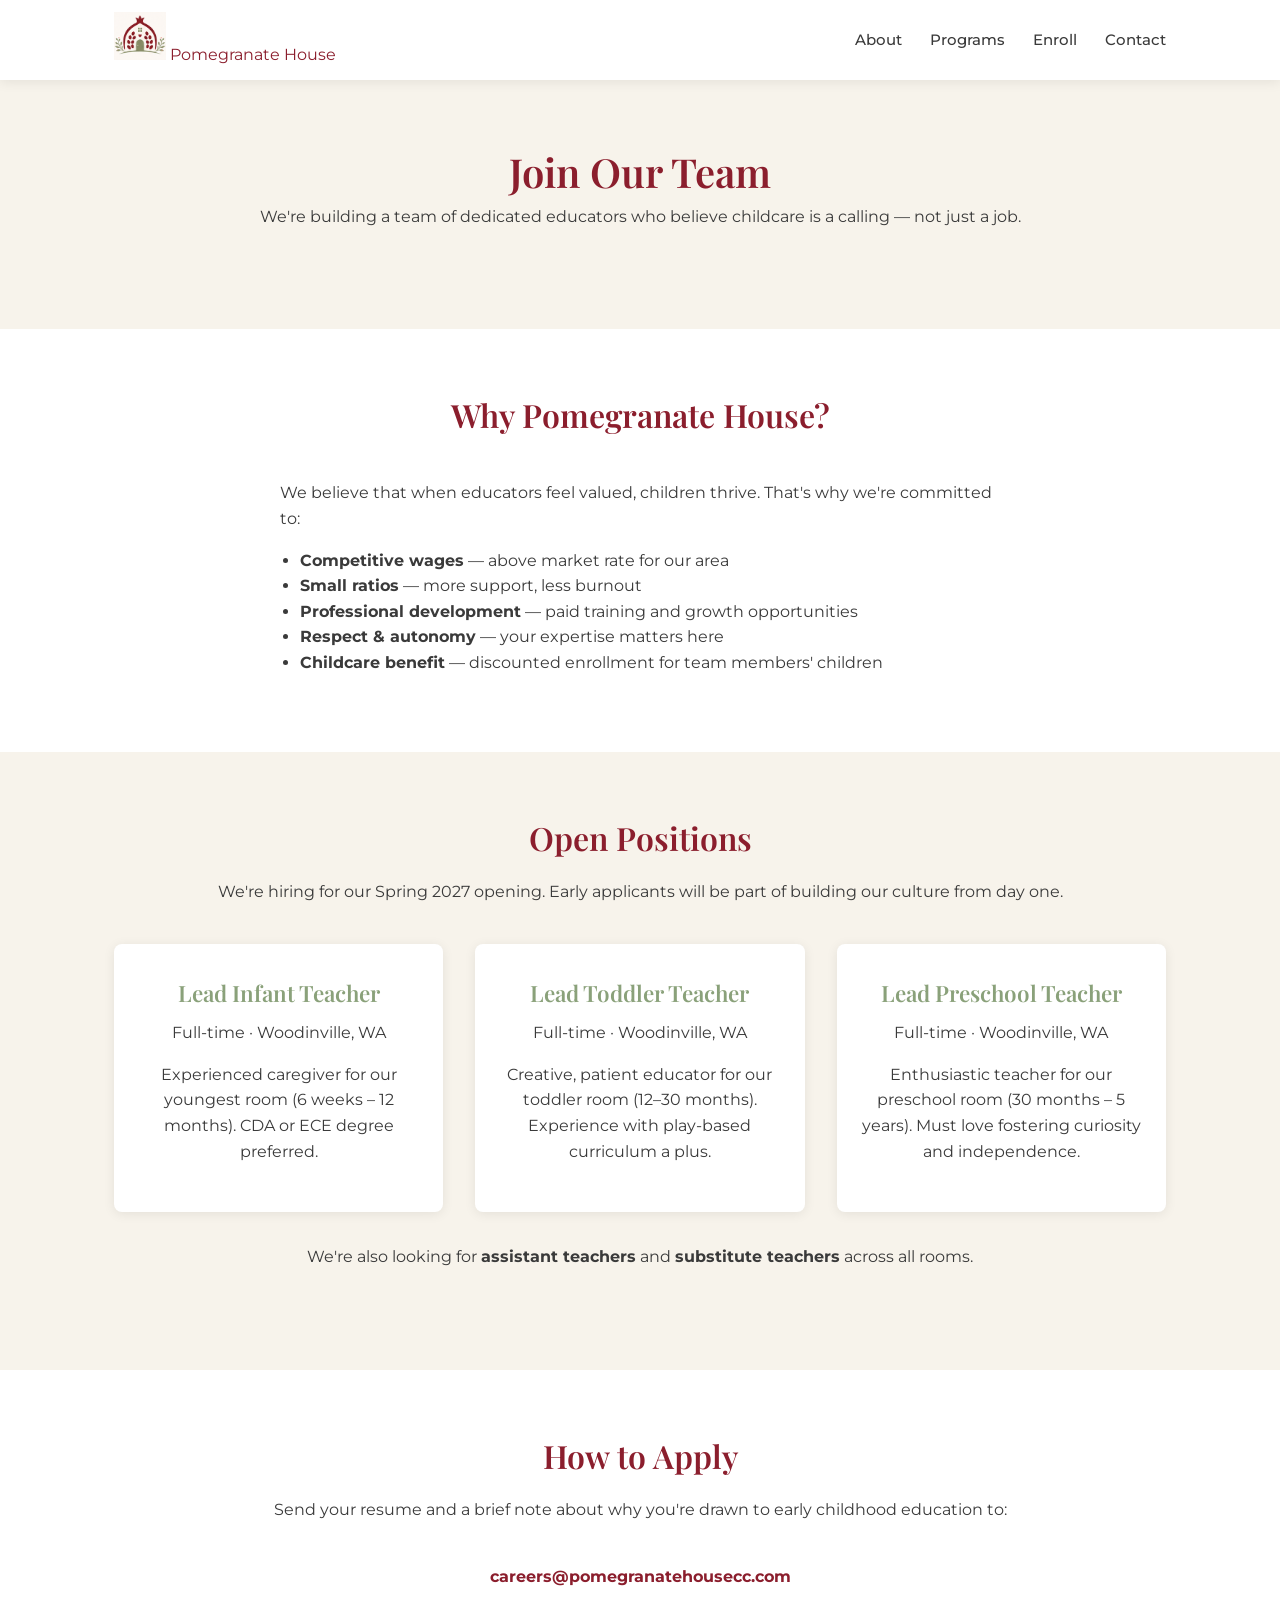
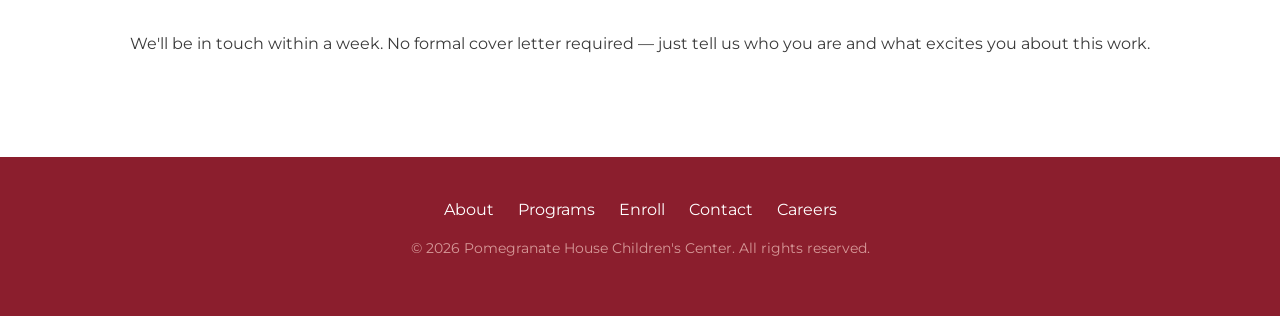
==== careers.html @ 249c0ff7 "Initial website deploy - Pomegranate House Children's Center" ====
<!DOCTYPE html>
<html lang="en">
<head>
  <meta charset="UTF-8">
  <meta name="viewport" content="width=device-width, initial-scale=1.0">
  <title>Careers — Pomegranate House Children's Center</title>
  <meta name="description" content="Join our team at Pomegranate House. We're hiring passionate early childhood educators in Woodinville.">
  <link rel="icon" href="images/logo-icon.png" type="image/png">
  <link rel="preconnect" href="https://fonts.googleapis.com">
  <link rel="preconnect" href="https://fonts.gstatic.com" crossorigin>
  <link href="https://fonts.googleapis.com/css2?family=Montserrat:wght@400;500;600&family=Playfair+Display:ital,wght@0,600;1,600&display=swap" rel="stylesheet">
  <link rel="stylesheet" href="css/style.css">
</head>
<body>

  <!-- Navigation -->
  <nav class="nav">
    <div class="container">
      <a href="index.html" class="nav-logo">
        <img src="images/logo-icon.png" alt="Pomegranate House">
        <span>Pomegranate House</span>
      </a>
      <button class="nav-toggle" aria-label="Toggle navigation">&#9776;</button>
      <ul class="nav-links">
        <li><a href="about.html">About</a></li>
        <li><a href="programs.html">Programs</a></li>
        <li><a href="enroll.html">Enroll</a></li>
        <li><a href="contact.html">Contact</a></li>
      </ul>
    </div>
  </nav>

  <!-- Hero -->
  <section class="section">
    <div class="container">
      <div class="section-header">
        <h1>Join Our Team</h1>
        <p>We're building a team of dedicated educators who believe childcare is a calling — not just a job.</p>
      </div>
    </div>
  </section>

  <!-- Why Work Here -->
  <section class="section section-alt">
    <div class="container">
      <div class="section-header">
        <h2>Why Pomegranate House?</h2>
      </div>
      <div class="about-content" style="margin: 0 auto;">
        <p>We believe that when educators feel valued, children thrive. That's why we're committed to:</p>
        <ul style="padding-left: 20px; margin-bottom: 1rem;">
          <li><strong>Competitive wages</strong> — above market rate for our area</li>
          <li><strong>Small ratios</strong> — more support, less burnout</li>
          <li><strong>Professional development</strong> — paid training and growth opportunities</li>
          <li><strong>Respect & autonomy</strong> — your expertise matters here</li>
          <li><strong>Childcare benefit</strong> — discounted enrollment for team members' children</li>
        </ul>
      </div>
    </div>
  </section>

  <!-- Open Positions -->
  <section class="section">
    <div class="container">
      <div class="section-header">
        <h2>Open Positions</h2>
        <p>We're hiring for our Spring 2027 opening. Early applicants will be part of building our culture from day one.</p>
      </div>
      <div class="pillars">
        <div class="pillar-card">
          <h3>Lead Infant Teacher</h3>
          <p>Full-time · Woodinville, WA</p>
          <p>Experienced caregiver for our youngest room (6 weeks – 12 months). CDA or ECE degree preferred.</p>
        </div>
        <div class="pillar-card">
          <h3>Lead Toddler Teacher</h3>
          <p>Full-time · Woodinville, WA</p>
          <p>Creative, patient educator for our toddler room (12–30 months). Experience with play-based curriculum a plus.</p>
        </div>
        <div class="pillar-card">
          <h3>Lead Preschool Teacher</h3>
          <p>Full-time · Woodinville, WA</p>
          <p>Enthusiastic teacher for our preschool room (30 months – 5 years). Must love fostering curiosity and independence.</p>
        </div>
      </div>
      <div class="section-header" style="margin-top: 2rem;">
        <p>We're also looking for <strong>assistant teachers</strong> and <strong>substitute teachers</strong> across all rooms.</p>
      </div>
    </div>
  </section>

  <!-- How to Apply -->
  <section class="section section-alt">
    <div class="container">
      <div class="section-header">
        <h2>How to Apply</h2>
        <p>Send your resume and a brief note about why you're drawn to early childhood education to:</p>
        <br>
        <p><strong><a href="mailto:careers@pomegranatehousecc.com">careers@pomegranatehousecc.com</a></strong></p>
        <br>
        <p>We'll be in touch within a week. No formal cover letter required — just tell us who you are and what excites you about this work.</p>
      </div>
    </div>
  </section>

  <!-- Footer -->
  <footer class="footer">
    <div class="container">
      <ul class="footer-links">
        <li><a href="about.html">About</a></li>
        <li><a href="programs.html">Programs</a></li>
        <li><a href="enroll.html">Enroll</a></li>
        <li><a href="contact.html">Contact</a></li>
        <li><a href="careers.html">Careers</a></li>
      </ul>
      <p class="footer-copy">&copy; 2026 Pomegranate House Children's Center. All rights reserved.</p>
    </div>
  </footer>

  <script src="js/main.js"></script>
</body>
</html>
---- css/style.css ----
/* Pomegranate House Children's Center — Brand Stylesheet */

:root {
  --pomegranate: #8B1E2D;
  --pomegranate-light: #C76A6A;
  --blush: #E9B7B3;
  --sage: #8AA17A;
  --sage-light: #B8C3A7;
  --cream: #F7F3EB;
  --text: #3A3A3A;
  --text-light: #6B6B6B;
  --white: #FFFFFF;
  --shadow: 0 2px 12px rgba(0, 0, 0, 0.08);
  --radius: 8px;
}

* {
  margin: 0;
  padding: 0;
  box-sizing: border-box;
}

html {
  scroll-behavior: smooth;
}

body {
  font-family: 'Montserrat', sans-serif;
  background-color: var(--cream);
  color: var(--text);
  line-height: 1.6;
}

h1, h2, h3, h4 {
  font-family: 'Playfair Display', serif;
  font-weight: 600;
  color: var(--pomegranate);
}

h1 { font-size: 2.5rem; }
h2 { font-size: 2rem; margin-bottom: 1rem; }
h3 { font-size: 1.4rem; margin-bottom: 0.5rem; }

p { margin-bottom: 1rem; }

a {
  color: var(--pomegranate);
  text-decoration: none;
  transition: color 0.2s;
}
a:hover {
  color: var(--pomegranate-light);
}

img {
  max-width: 100%;
  height: auto;
}

.container {
  max-width: 1100px;
  margin: 0 auto;
  padding: 0 24px;
}

/* --- Navigation --- */
.nav {
  background: var(--white);
  box-shadow: var(--shadow);
  position: sticky;
  top: 0;
  z-index: 100;
}

.nav .container {
  display: flex;
  align-items: center;
  justify-content: space-between;
  padding-top: 12px;
  padding-bottom: 12px;
}

.nav-logo img {
  height: 48px;
}

.nav-links {
  display: flex;
  gap: 28px;
  list-style: none;
}

.nav-links a {
  font-size: 0.95rem;
  font-weight: 500;
  color: var(--text);
  padding: 4px 0;
  border-bottom: 2px solid transparent;
  transition: border-color 0.2s, color 0.2s;
}

.nav-links a:hover,
.nav-links a.active {
  color: var(--pomegranate);
  border-bottom-color: var(--pomegranate);
}

.nav-toggle {
  display: none;
  background: none;
  border: none;
  font-size: 1.5rem;
  cursor: pointer;
  color: var(--text);
}

/* --- Hero --- */
.hero {
  text-align: center;
  padding: 80px 24px 60px;
}

.hero-logo {
  max-width: 320px;
  margin: 0 auto 24px;
}

.hero-tagline {
  font-family: 'Playfair Display', serif;
  font-size: 1.5rem;
  font-style: italic;
  color: var(--pomegranate-light);
  margin-bottom: 12px;
}

.hero-subtitle {
  font-size: 1.1rem;
  color: var(--text-light);
  margin-bottom: 32px;
}

/* --- Buttons --- */
.btn {
  display: inline-block;
  padding: 14px 32px;
  border-radius: var(--radius);
  font-family: 'Montserrat', sans-serif;
  font-weight: 600;
  font-size: 1rem;
  cursor: pointer;
  transition: transform 0.15s, box-shadow 0.2s;
  text-decoration: none;
}

.btn:hover {
  transform: translateY(-1px);
  box-shadow: 0 4px 16px rgba(0, 0, 0, 0.12);
}

.btn-primary {
  background: var(--pomegranate);
  color: var(--white);
}

.btn-primary:hover {
  background: #7A1A27;
  color: var(--white);
}

.btn-secondary {
  background: var(--sage);
  color: var(--white);
}

.btn-secondary:hover {
  background: #7A9069;
  color: var(--white);
}

/* --- Sections --- */
.section {
  padding: 60px 24px;
}

.section-alt {
  background: var(--white);
}

.section-header {
  text-align: center;
  margin-bottom: 40px;
}

/* --- Pillars (Home page) --- */
.pillars {
  display: grid;
  grid-template-columns: repeat(auto-fit, minmax(280px, 1fr));
  gap: 32px;
  margin-top: 24px;
}

.pillar-card {
  background: var(--white);
  border-radius: var(--radius);
  padding: 32px 24px;
  text-align: center;
  box-shadow: var(--shadow);
  transition: transform 0.2s;
}

.pillar-card:hover {
  transform: translateY(-4px);
}

.pillar-icon {
  font-size: 2.5rem;
  margin-bottom: 16px;
  width: 80px;
  height: 80px;
  display: flex;
  align-items: center;
  justify-content: center;
  border-radius: 50%;
  margin-left: auto;
  margin-right: auto;
}

.pillar-icon.bg-sage {
  background-color: var(--sage-light);
}

.pillar-icon.bg-pomegranate {
  background-color: var(--blush);
}

.pillar-card h3 {
  color: var(--sage);
}

/* --- Footer --- */
.footer {
  background: var(--pomegranate);
  color: var(--blush);
  padding: 40px 24px;
  text-align: center;
}

.footer a {
  color: var(--white);
}

.footer-links {
  display: flex;
  justify-content: center;
  gap: 24px;
  list-style: none;
  margin-bottom: 16px;
}

.footer-copy {
  font-size: 0.85rem;
  opacity: 0.8;
}

/* --- Programs page --- */
.program-grid {
  display: grid;
  grid-template-columns: repeat(auto-fit, minmax(300px, 1fr));
  gap: 32px;
}

.program-card {
  background: var(--white);
  border-radius: var(--radius);
  padding: 32px;
  box-shadow: var(--shadow);
  border-top: 4px solid var(--sage);
}

.program-card h3 {
  color: var(--pomegranate);
}

.program-ages {
  font-size: 0.9rem;
  color: var(--sage);
  font-weight: 600;
  margin-bottom: 12px;
}

/* --- Contact / Enroll --- */
.form-embed {
  max-width: 640px;
  margin: 0 auto;
  background: var(--white);
  border-radius: var(--radius);
  padding: 32px;
  box-shadow: var(--shadow);
}

.info-grid {
  display: grid;
  grid-template-columns: repeat(auto-fit, minmax(250px, 1fr));
  gap: 24px;
}

.info-item {
  display: flex;
  align-items: flex-start;
  gap: 12px;
}

.info-icon {
  font-size: 1.5rem;
  color: var(--sage);
}

/* --- About page --- */
.about-content {
  max-width: 720px;
  margin: 0 auto;
}

.about-content h3 {
  margin-top: 2rem;
}

.quote-block {
  border-left: 4px solid var(--blush);
  padding: 16px 24px;
  margin: 24px 0;
  font-style: italic;
  color: var(--text-light);
  background: var(--white);
  border-radius: 0 var(--radius) var(--radius) 0;
}

/* --- Responsive --- */
@media (max-width: 768px) {
  h1 { font-size: 1.8rem; }
  h2 { font-size: 1.5rem; }

  .nav-links {
    display: none;
    flex-direction: column;
    position: absolute;
    top: 60px;
    left: 0;
    right: 0;
    background: var(--white);
    padding: 24px;
    box-shadow: var(--shadow);
    gap: 16px;
  }

  .nav-links.open {
    display: flex;
  }

  .nav-toggle {
    display: block;
  }

  .hero {
    padding: 48px 24px 40px;
  }

  .hero-logo {
    max-width: 240px;
  }

  .hero-tagline {
    font-size: 1.2rem;
  }
}
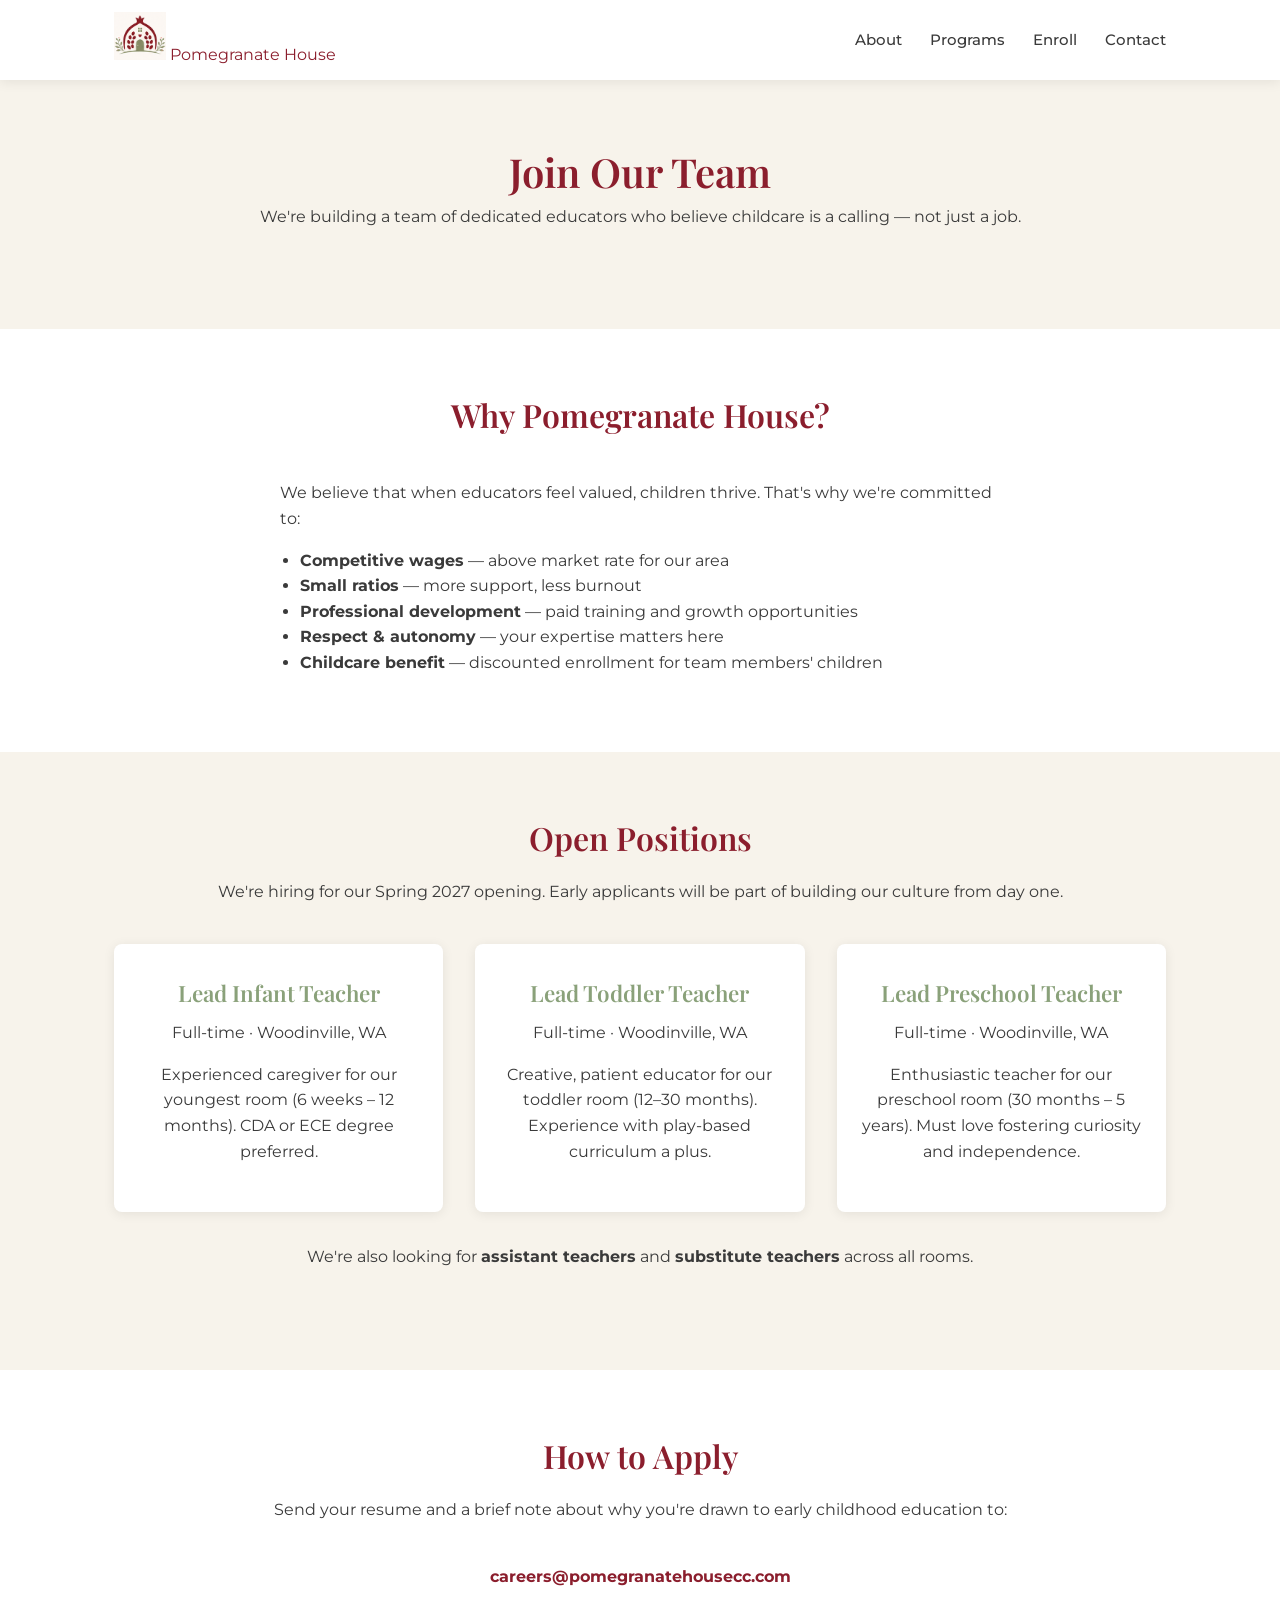
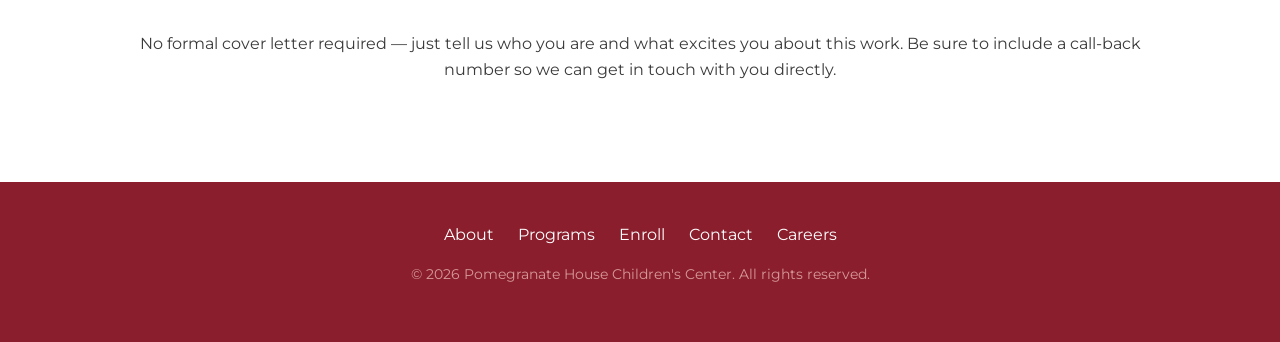
==== commit b7d8b27c: "fix: mobile nav on homepage, update careers apply text, deploy to Cloudflare Pages" ====
--- a/careers.html
+++ b/careers.html
@@ -98,7 +98,7 @@
         <br>
         <p><strong><a href="mailto:careers@pomegranatehousecc.com">careers@pomegranatehousecc.com</a></strong></p>
         <br>
-        <p>We'll be in touch within a week. No formal cover letter required — just tell us who you are and what excites you about this work.</p>
+        <p>No formal cover letter required — just tell us who you are and what excites you about this work. Be sure to include a call-back number so we can get in touch with you directly.</p>
       </div>
     </div>
   </section>
